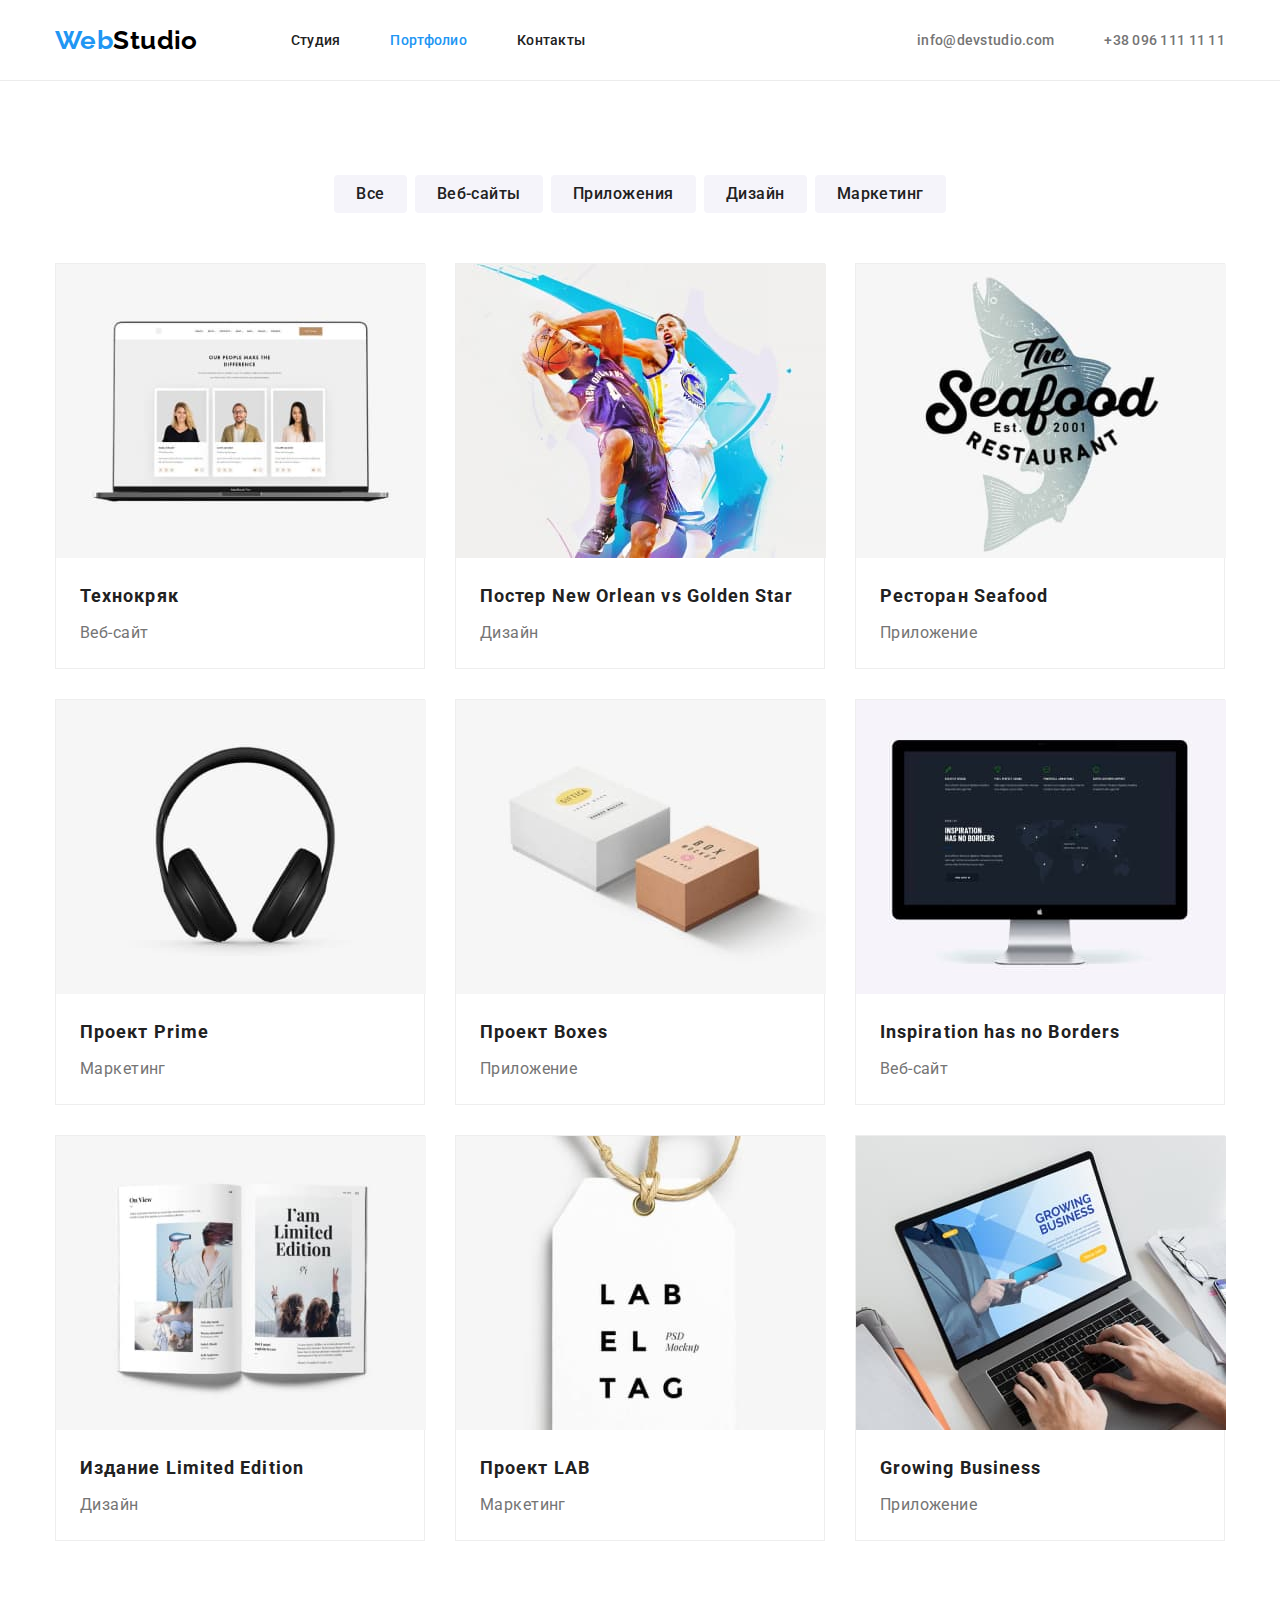
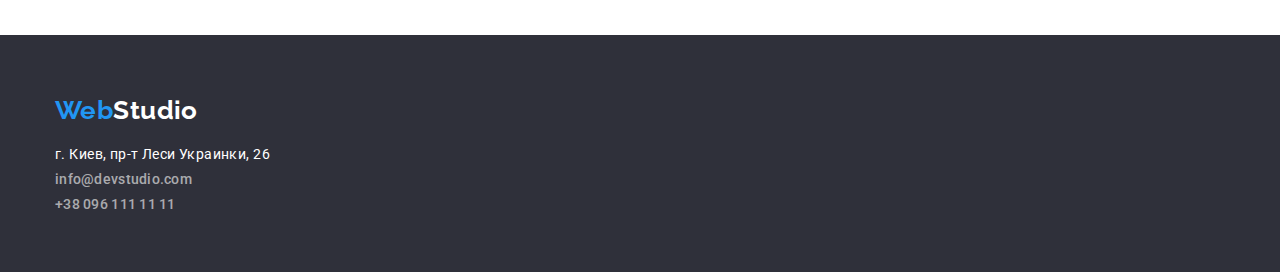
==== pages/portfolio.html @ f084c0ec "added previous project" ====
<!DOCTYPE html>
<html lang="ru">
<head>
    <meta charset="UTF-8">
    <meta http-equiv="X-UA-Compatible" content="IE=edge">
    <meta name="viewport" content="width=device-width, initial-scale=1.0">
    <title>Портфолио</title>
    <link rel="stylesheet" href="https://cdnjs.cloudflare.com/ajax/libs/modern-normalize/1.0.0/modern-normalize.min.css" type="text/css">
    <link rel="shortcut icon" href="../images/favicon.ico" type="image/x-icon">
    <link rel="preconnect" href="https://fonts.gstatic.com">
    <link href="https://fonts.googleapis.com/css2?family=Raleway:wght@700&family=Roboto:wght@400;500;700;900&display=swap"
        rel="stylesheet">
    <link rel="stylesheet" href="../css/style.css">
</head>
<body>
    <!-- Section - Header -->
    <header class="page-header">
    
        <div class="container">
            <!-- Main navigation menu -->
            <nav>
                <a href="../index.html" class="logo link">
                    <span class="logo-web">Web</span><span class="logo-studio-header">Studio</span>
                </a>
    
                <ul class="site-nav list">
                    <li><a href="../index.html" class="link">Студия</a></li>
                    <li><a href="#" class="link current">Портфолио</a></li>
                    <li><a href="./contacts.html" class="link">Контакты</a></li>
                </ul>
            </nav>
    
            <ul class="auth-nav list">
                <li><a href="mailto:info@devstudio.com" class="link">info@devstudio.com</a></li>
                <li><a href="tel:+380961111111" class="link">+38 096 111 11 11</a></li>
            </ul>
        </div>
    </header>

    <main>
        <!-- Section Portfolio - h2 will be hidden by css -->
        <h1>Наши работы</h1>

        <section class="section">
            <div class="container">            
                <h2 class="portfolio-title">Портфолио</h2>
                <ul class="portfolio-filter list">
                    <li><button type="button" class="button">Все</button></li>
                    <li><button type="button" class="button">Веб-сайты</button></li>
                    <li><button type="button" class="button">Приложения</button></li>
                    <li><button type="button" class="button">Дизайн</button></li>
                    <li><button type="button" class="button">Маркетинг</button></li>
                </ul>

                <ul class="portfolio-list list">
                    <li class="flex-item">
                        <img src="../images/portfolio-1-technokrjak.jpg" alt="Заставка веб сайта Технокряк" width="370" height="294">
                        <div class="content">
                            <h3 class="title">Технокряк</h3>
                            <p class="list-text">Веб-сайт</p>
                        </div>                        
                    </li>
                    <li class="flex-item">
                        <img src="../images/portfolio-2-poster-no-vs-gs.jpg" alt="Дизайн постера" width="370" height="294">
                        <div class="content">
                            <h3 class="title">Постер New Orlean vs Golden Star</h3>
                            <p class="list-text">Дизайн</p>
                        </div>
                    </li>
                    <li class="flex-item">
                        <img src="../images/portfolio-3-restourant-seafood.jpg" alt="Приложение ресторана сиафуд" width="370" height="294">
                        <div class="content">
                            <h3 class="title">Ресторан Seafood</h3>
                            <p class="list-text">Приложение</p>
                        </div>
                    </li>
                    <li class="flex-item">
                        <img src="../images/portfolio-4-project-prime.jpg" alt="Проект Прайм" width="370" height="294">
                        <div class="content">
                            <h3 class="title">Проект Prime</h3>
                            <p class="list-text">Маркетинг</p>
                        </div>
                    </li>
                    <li class="flex-item">
                        <img src="../images/portfolio-5-project-boxes.jpg" alt="Приложение проекта боксез" width="370" height="294">
                        <div class="content">
                            <h3 class="title">Проект Boxes</h3>
                            <p class="list-text">Приложение</p>
                        </div>
                    </li>
                    <li class="flex-item">
                        <img src="../images/portfolio-6-inspirat-hasno-borders.jpg" alt="Заставка сайта у вдохновения нет границ" width="370" height="294">
                        <div class="content">
                            <h3 class="title">Inspiration has no Borders</h3>
                            <p class="list-text">Веб-сайт</p>
                        </div>
                    </li>
                    <li class="flex-item">
                        <img src="../images/portfolio-7-limited-edition.jpg" alt="Дизайн издания ограниченная коллекция" width="370" height="294">
                        <div class="content">
                            <h3 class="title">Издание Limited Edition</h3>
                            <p class="list-text">Дизайн</p>
                        </div>
                    </li>
                    <li class="flex-item">
                        <img src="../images/portfolio-8-project-lab.jpg" alt="Проект ЛАБ" width="370" height="294">
                        <div class="content">
                            <h3 class="title">Проект LAB</h3>
                            <p class="list-text">Маркетинг</p>
                        </div>
                    </li>
                    <li class="flex-item">
                        <img src="../images/portfolio-9-growing-business.jpg" alt="Проект Растущий бизнес" width="370" height="294">
                        <div class="content">
                            <h3 class="title">Growing Business</h3>
                            <p class="list-text">Приложение</p>
                        </div>
                    </li>
                </ul>
            </div>
        </section>
    </main>

    <footer>
        <div class="container">
            <a href="../index.html" class="logo link">
                <span class="logo-web">Web</span><span class="logo-studio-footer">Studio</span>
            </a>
    
            <address>
                <p class="address-text">г. Киев, пр-т Леси Украинки, 26</p>
                <ul class="auth-nav list">
                    <li><a href="mailto:info@devstudio.com" class="link">info@devstudio.com</a></li>
                    <li><a href="tel:+380961111111" class="link">+38 096 111 11 11</a></li>
                </ul>
            </address>
        </div>
    
    </footer>
</body>
</html>
---- css/style.css ----
/* цвет основного текста #212121 */

/* цвет вторичного текста #757575 */

/* белый цвет текста #ffffff */

/* цвет ссылки в адресе rgba(255, 255, 255, 0.6) */

/* акцент #2196F3 */

/* вторичный цвет фона #F5F4FA */

/* цвет фона герой и футер #2F303A */

/* Raleway 700 normal, Roboto 500 normal, Roboto 900 normal, Roboto 700 normal, Roboto 400 normal */

:root {
  --primary-text-color: #757575;
  --accent-color: #2196f3;
  --title-text-color: #212121;
  --primary-bacgr-color: #2f303a;
  --second-backgr-color: #f5f4fa;
}

html {
  box-sizing: border-box;
}

*,
*::after,
*::before {
  box-sizing: inherit;
}

body {
  color: var(--primary-text-color);
  background-color: #fff;
  margin: 0;

  font-family: 'Roboto', sans-serif;
  font-weight: 400;
  font-style: normal;
  font-size: 14px;
  letter-spacing: 0.03em;
}

.list {
  list-style: none;
  padding: 0;
  margin: 0;
}

.button {
  border: 1px solid transparent;
}

.container {
  width: 1200px;
  padding-left: 15px;
  padding-right: 15px;
  padding-top: 0;
  padding-bottom: 0;
  margin: 0 auto;
}

.section {
  padding: 94px 0;
}

.section-title {
  padding: 0;
  margin: 0;
}

.title {
  color: var(--title-text-color);
  margin: 0 0 10px 0;
  padding: 0;
}

.visually-hidden {
  position: absolute;
  clip: rect(0 0 0 0);
  width: 1px;
  height: 1px;
  margin: -1px;
}

img {
  display: block;
}

/* header */

.page-header {
  border-bottom: 1px solid #ececec;
}

.page-header .container {
  display: flex;
}

nav {
  display: flex;
  align-items: center;
}

/* logo */

.logo {
  font-family: 'Raleway';
  font-weight: 700;
  font-size: 26px;
  line-height: 1.19;
}

.logo:hover,
.logo:focus {
  text-shadow: 0px 4px 4px rgba(0, 0, 0, 0.25);
}

.logo-web {
  color: var(--accent-color);
}

.logo-studio-header {
  color: #000000;
}

.logo-studio-footer {
  color: #ffffff;
}

.page-header .logo,
.site-nav,
.page-header .auth-nav {
  vertical-align: middle;
}

/* site auth navigation */

.auth-nav,
.site-nav {
  font-weight: 500;
  line-height: 1.143;
  letter-spacing: 0.02em;
}

.auth-nav li:not(:last-child),
.site-nav li:not(:last-child) {
  margin-right: 50px;
}

.site-nav {
  margin-left: 93px;
  display: flex;
}

.page-header .auth-nav {
  margin-left: auto;
  display: flex;
}

.link {
  text-decoration: none;
}

.auth-nav .link {
  color: var(--primary-text-color);
}

.site-nav .link {
  color: #212121;
}

.page-header .auth-nav .link,
.site-nav .link {
  display: block;
  padding-top: 32px;
  padding-bottom: 32px;
}

.auth-nav .link:hover,
.auth-nav .link:focus,
.site-nav .link:hover,
.site-nav .link:focus,
.site-nav .link.current {
  color: var(--accent-color);
}

/* hero section */

.hero {
  background-color: var(--primary-bacgr-color);
  padding-bottom: 200px;
  padding-top: 200px;
  text-align: center;
}

.hero-title {
  font-weight: 900;
  font-size: 44px;
  line-height: 1.364;
  text-align: center;
  letter-spacing: 0.06em;
  text-transform: uppercase;
  color: #fff;
  margin-top: 0;
  margin-bottom: 30px;
}

.hero .button {
  display: inline-block;
  padding: 10px 32px;
  margin-top: 0;
  margin-bottom: 0px;
  min-width: 200px;

  font-weight: 700;
  font-size: 16px;
  line-height: 1.875;
  text-align: center;
  letter-spacing: 0.06em;

  color: #fff;
  background-color: var(--accent-color);
  border: 0;
  border-radius: 4px;
}

.hero .button:hover {
  color: var(--accent-color);
  background-color: #fff;
}

/* section feature */

.feature .section-title {
  display: none;
}

.section-title {
  font-weight: 700;
  font-size: 36px;
  line-height: 1.167;
  text-align: center;
  color: var(--title-text-color);
  margin-bottom: 50px;
}

/* features */

.section.feature {
  padding-bottom: 0px;
}

.feature-list {
  display: flex;
  flex-wrap: wrap;
}

.feature-list-item {
  width: calc((100% - 90px) / 4);
}

.feature-list-item + .feature-list-item {
  margin-left: 30px;
}

.feature-list .title {
  font-size: 14px;
  font-weight: 700;
  line-height: 1.143;
  text-transform: uppercase;
  margin-bottom: 10px;
}

.feature-list .list-text {
  line-height: 1.714;
  padding: 0;
  margin: 0;
}

/* what-we-doing section */

.what-we-doing .list {
  display: flex;
}

.what-we-doing-item + .what-we-doing-item {
  margin-left: 30px;
}

.what-we-doing-item {
  width: calc((100% - 60px) / 3);
}

/* our team */

.our-team-list {
  display: flex;
}

.our-team-list .title {
  font-weight: 500;
  font-size: 16px;
  line-height: 1.188;
  text-align: center;
}

.accent-bg-color {
  background-color: var(--second-backgr-color);
}

.our-team-list .list-text {
  font-size: 16px;
  line-height: 1.188;
  text-align: center;
  margin: 0;
}

.our-team-list .content {
  padding-top: 30px;
  padding-bottom: 30px;
}

.our-team-list li {
  width: calc((100% - 90px) / 4);
  background-color: #fff;
}

.our-team-list li + li {
  margin-left: 30px;
}

/* portfolio section */

main > h1 {
  display: none;
}

.portfolio-title {
  display: none;
}

.portfolio-filter {
  display: flex;
  justify-content: center;
  margin-bottom: 50px;
}

.portfolio-list {
  display: flex;
  flex-wrap: wrap;
}

.flex-item {
  width: calc((100% - 60px) / 3);
  margin-right: 30px;
  margin-bottom: 30px;
  border: 1px solid #eeeeee;
}

.flex-item:nth-child(3n) {
  margin-right: 0;
}

.flex-item:nth-last-child(-n + 3) {
  margin-bottom: 0;
}

.flex-item .content {
  padding: 20px 24px 20px 24px;
}

.portfolio-list .title {
  font-weight: 700;
  font-size: 18px;
  line-height: 2;
  letter-spacing: 0.06em;
  margin-bottom: 4px;
}

.portfolio-list .list-text {
  font-size: 16px;
  line-height: 1.875;
  margin: 0;
}

/* portfolio-filter Buttons */

.portfolio-filter > li + li {
  margin-left: 8px;
}

.portfolio-filter .button {
  padding-left: 22px;
  padding-right: 22px;
  padding-top: 6px;
  padding-bottom: 6px;
  font-weight: 500;
  font-size: 16px;
  line-height: 1.625;
  text-align: center;
  letter-spacing: 0.03em;
  color: var(--title-text-color);
  background-color: var(--second-backgr-color);
  border-radius: 4px;
  border: 0;
  cursor: pointer;
}

.portfolio-filter .button:hover,
.portfolio-filter .button:focus {
  color: #fff;
  background-color: var(--accent-color);
  box-shadow: 0px 3px 1px rgba(0, 0, 0, 0.1), 0px 1px 2px rgba(0, 0, 0, 0.08),
    0px 2px 2px rgba(0, 0, 0, 0.12);
}

/* footer */

footer {
  background-color: var(--primary-bacgr-color);
  padding-top: 60px;
  padding-bottom: 60px;
}

/* у данного тега пришлось указать font-style: normal т.к. по умолчанию 
почему то браузер устанавливает italic  */
address {
  font-style: normal;
}

footer .auth-nav .link {
  color: rgba(255, 255, 255, 0.6);
}

.address-text {
  color: #ffffff;
  padding: 0;
  margin: 0 0 9px 0;
}

footer .logo {
  display: inline-block;
  margin: 0 0 20px 0;
  padding: 0;
}

address li:first-child {
  margin: 0 0 9px 0;
}
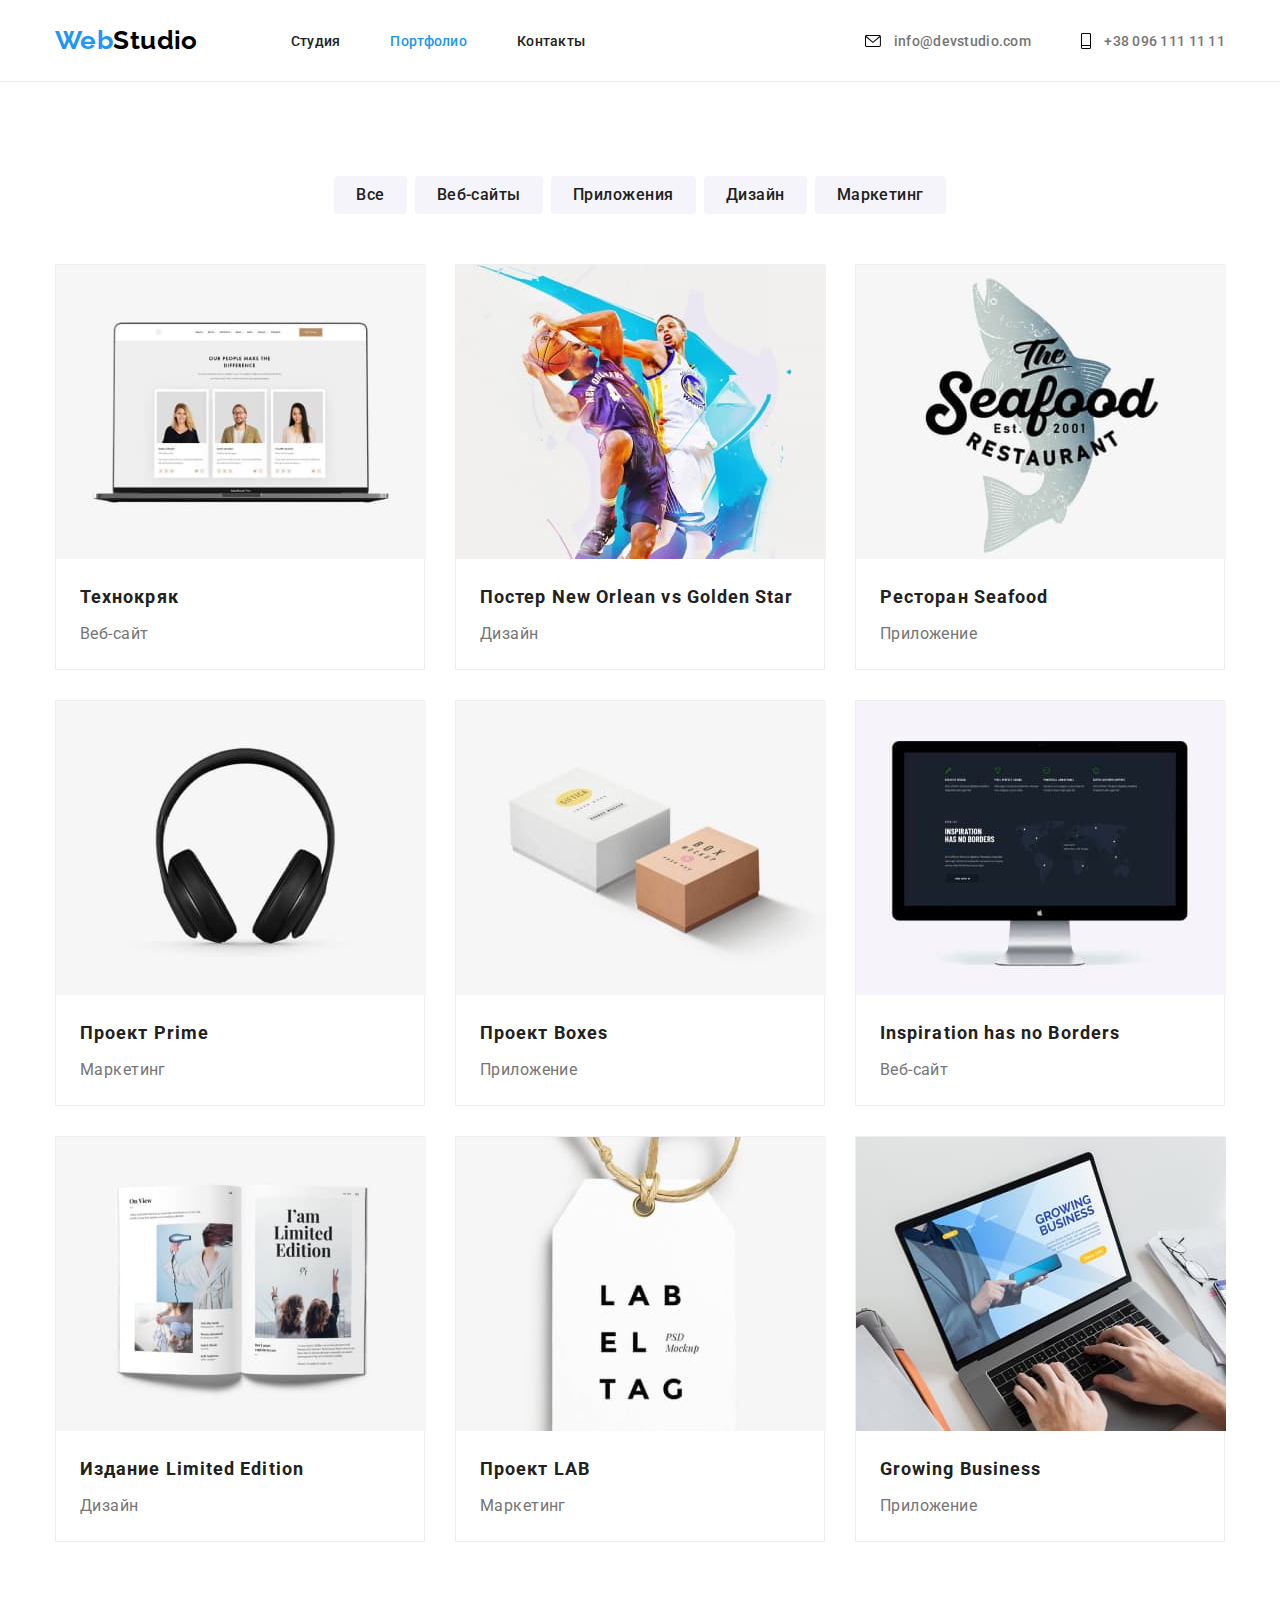
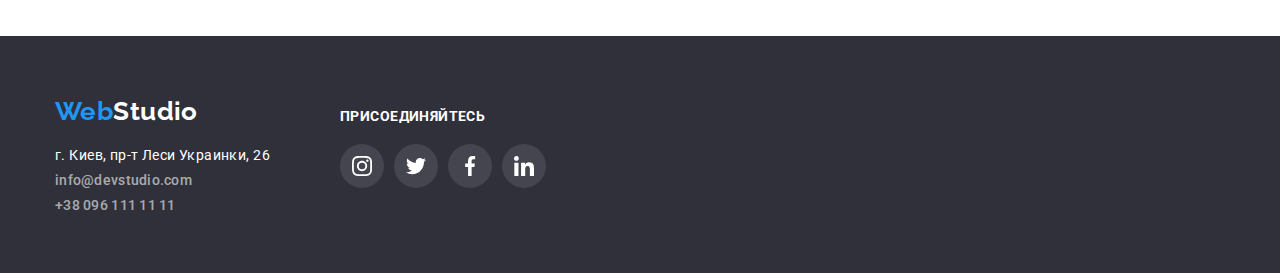
==== commit fb3a7b97: "updates" ====
--- a/pages/portfolio.html
+++ b/pages/portfolio.html
@@ -31,19 +31,34 @@
             </nav>
     
             <ul class="auth-nav list">
-                <li><a href="mailto:info@devstudio.com" class="link">info@devstudio.com</a></li>
-                <li><a href="tel:+380961111111" class="link">+38 096 111 11 11</a></li>
+                <li>
+                    <a href="mailto:info@devstudio.com" class="link">
+                        <svg class="vert-align" width="16" height="12">
+                            <use href="../images/symbols.svg#icon-envelope"></use>
+                        </svg>
+                        <span class="vert-align">info@devstudio.com</span>
+                    </a>
+                </li>
+
+                <li>
+                    <a href="tel:+380961111111" class="link link-flex">
+                        <svg class="vert-align" width="10" height="16">
+                            <use href="../images/symbols.svg#icon-smartphone"></use>
+                        </svg>
+                        <span class="vert-align">+38 096 111 11 11</span>
+                    </a>
+                </li>
             </ul>
         </div>
     </header>
 
     <main>
         <!-- Section Portfolio - h2 will be hidden by css -->
-        <h1>Наши работы</h1>
+        <h1 class="visually-hidden">Наши работы</h1>
 
         <section class="section">
             <div class="container">            
-                <h2 class="portfolio-title">Портфолио</h2>
+                <h2 class="portfolio-title visually-hidden">Портфолио</h2>
                 <ul class="portfolio-filter list">
                     <li><button type="button" class="button">Все</button></li>
                     <li><button type="button" class="button">Веб-сайты</button></li>
@@ -123,19 +138,49 @@
 
     <footer>
         <div class="container">
-            <a href="../index.html" class="logo link">
-                <span class="logo-web">Web</span><span class="logo-studio-footer">Studio</span>
-            </a>
+            <div class="logo-address-block">
+                <a href="../index.html" class="logo link">
+                    <span class="logo-web">Web</span><span class="logo-studio-footer">Studio</span>
+                </a>
     
-            <address>
-                <p class="address-text">г. Киев, пр-т Леси Украинки, 26</p>
-                <ul class="auth-nav list">
-                    <li><a href="mailto:info@devstudio.com" class="link">info@devstudio.com</a></li>
-                    <li><a href="tel:+380961111111" class="link">+38 096 111 11 11</a></li>
+                <address>
+                    <p class="address-text">г. Киев, пр-т Леси Украинки, 26</p>
+                    <ul class="auth-nav list">
+                        <li><a href="mailto:info@devstudio.com" class="link">info@devstudio.com</a></li>
+                        <li><a href="tel:+380961111111" class="link">+38 096 111 11 11</a></li>
+                    </ul>
+                </address>
+            </div>
+    
+            <div class="join-block">
+                <h2 class="section-title">Присоединяйтесь</h2>
+                <ul class="social-links list">
+                    <li>
+                        <svg width="20" height="20">
+                            <use href="../images/symbols.svg#icon-instagram"></use>
+                        </svg>
+                    </li>
+    
+                    <li>
+                        <svg width="20" height="20">
+                            <use href="../images/symbols.svg#icon-twitter"></use>
+                        </svg>
+                    </li>
+    
+                    <li>
+                        <svg width="20" height="20">
+                            <use href="../images/symbols.svg#icon-facebook"></use>
+                        </svg>
+                    </li>
+    
+                    <li>
+                        <svg width="20" height="20">
+                            <use href="../images/symbols.svg#icon-linkedin"></use>
+                        </svg>
+                    </li>
                 </ul>
-            </address>
+            </div>
         </div>
-    
     </footer>
 </body>
 </html>--- a/css/style.css
+++ b/css/style.css
@@ -20,6 +20,8 @@
   --title-text-color: #212121;
   --primary-bacgr-color: #2f303a;
   --second-backgr-color: #f5f4fa;
+  --hero-bg-color: #c4c4c4;
+  --svg-color: #afb1b8;
 }
 
 html {
@@ -90,7 +92,7 @@
   display: block;
 }
 
-/* header */
+/* ========== header ========== */
 
 .page-header {
   border-bottom: 1px solid #ececec;
@@ -137,7 +139,7 @@
   vertical-align: middle;
 }
 
-/* site auth navigation */
+/* ========== site auth navigation ========== */
 
 .auth-nav,
 .site-nav {
@@ -186,15 +188,42 @@
 .site-nav .link:focus,
 .site-nav .link.current {
   color: var(--accent-color);
-}
-
-/* hero section */
+  fill: var(--accent-color);
+}
+
+.link-flex {
+  display: flex;
+  align-items: center;
+}
+
+.vert-align {
+  vertical-align: middle;
+}
+
+span.vert-align {
+  padding-left: 10px;
+}
+
+/* ========== hero section ========== */
 
 .hero {
-  background-color: var(--primary-bacgr-color);
+  max-width: 1600px;
+  height: 600px;
+  margin-left: auto;
+  margin-right: auto;
   padding-bottom: 200px;
   padding-top: 200px;
   text-align: center;
+  background-image: linear-gradient(
+      to right,
+      rgba(47, 48, 58, 0.4),
+      rgba(47, 48, 58, 0.4)
+    ),
+    url('../images/background-hero.jpg');
+  background-repeat: no-repeat;
+  background-size: cover;
+  background-position: center;
+  background-color: var(--hero-bg-color);
 }
 
 .hero-title {
@@ -205,6 +234,7 @@
   letter-spacing: 0.06em;
   text-transform: uppercase;
   color: #fff;
+
   margin-top: 0;
   margin-bottom: 30px;
 }
@@ -233,11 +263,7 @@
   background-color: #fff;
 }
 
-/* section feature */
-
-.feature .section-title {
-  display: none;
-}
+/* ========== section feature ========== */
 
 .section-title {
   font-weight: 700;
@@ -261,6 +287,32 @@
 
 .feature-list-item {
   width: calc((100% - 90px) / 4);
+}
+
+.feature-list-item::before {
+  display: block;
+  content: '';
+  height: 120px;
+  background-size: 70px;
+  background-repeat: no-repeat;
+  background-position: center;
+  background-color: var(--second-backgr-color);
+}
+
+.antenna::before {
+  background-image: url(../images/antenna-1.png);
+}
+
+.clock::before {
+  background-image: url(../images/clock-2.png);
+}
+
+.diagram::before {
+  background-image: url(../images/diagram-3.png);
+}
+
+.astronaut::before {
+  background-image: url(../images/astronaut-4.png);
 }
 
 .feature-list-item + .feature-list-item {
@@ -273,6 +325,7 @@
   line-height: 1.143;
   text-transform: uppercase;
   margin-bottom: 10px;
+  padding-top: 30px;
 }
 
 .feature-list .list-text {
@@ -281,7 +334,7 @@
   margin: 0;
 }
 
-/* what-we-doing section */
+/* ========== what-we-doing section ========== */
 
 .what-we-doing .list {
   display: flex;
@@ -295,7 +348,7 @@
   width: calc((100% - 60px) / 3);
 }
 
-/* our team */
+/* ========== our team ========== */
 
 .our-team-list {
   display: flex;
@@ -321,27 +374,47 @@
 
 .our-team-list .content {
   padding-top: 30px;
-  padding-bottom: 30px;
-}
-
-.our-team-list li {
+  padding-bottom: 0px;
+  margin-bottom: 16px;
+}
+
+.our-team-list > li {
   width: calc((100% - 90px) / 4);
   background-color: #fff;
-}
-
-.our-team-list li + li {
+  box-shadow: 0px 1px 3px rgba(0, 0, 0, 0.12), 0px 1px 1px rgba(0, 0, 0, 0.14),
+    0px 2px 1px rgba(0, 0, 0, 0.2);
+  border-radius: 0px 0px 4px 4px;
+  padding-bottom: 30px;
+}
+
+.our-team-list > li + li {
   margin-left: 30px;
 }
 
-/* portfolio section */
-
-main > h1 {
-  display: none;
-}
-
-.portfolio-title {
-  display: none;
-}
+.social-links {
+  width: 206px;
+  display: flex;
+  justify-content: space-between;
+  margin-left: auto;
+  margin-right: auto;
+}
+
+.social-links li {
+  display: flex;
+  justify-content: center;
+  align-items: center;
+  width: 44px;
+  height: 44px;
+  fill: var(--svg-color);
+  border-radius: 50%;
+}
+
+.social-links li:hover {
+  background-color: var(--accent-color);
+  fill: #ffffff;
+}
+
+/* ========== portfolio section ========== */
 
 .portfolio-filter {
   display: flex;
@@ -387,7 +460,7 @@
   margin: 0;
 }
 
-/* portfolio-filter Buttons */
+/* ========== portfolio-filter Buttons ========== */
 
 .portfolio-filter > li + li {
   margin-left: 8px;
@@ -418,7 +491,35 @@
     0px 2px 2px rgba(0, 0, 0, 0.12);
 }
 
-/* footer */
+/* ========= Regular Customers ========= */
+
+.regular-customers-list {
+  display: flex;
+}
+
+.customer-item {
+  display: flex;
+  align-items: center;
+  justify-content: center;
+  width: 170px;
+  height: 92px;
+  border-width: 1px;
+  border-color: var(--svg-color);
+  border-style: solid;
+  border-radius: 4px;
+  fill: var(--svg-color);
+}
+
+.customer-item:hover {
+  border-color: var(--accent-color);
+  fill: var(--accent-color);
+}
+
+.customer-item + .customer-item {
+  margin-left: 30px;
+}
+
+/* ========== footer ========== */
 
 footer {
   background-color: var(--primary-bacgr-color);
@@ -451,3 +552,34 @@
 address li:first-child {
   margin: 0 0 9px 0;
 }
+
+footer > .container {
+  display: flex;
+}
+
+.join-block {
+  margin-left: 70px;
+  padding-top: 12px;
+}
+
+.join-block li {
+  background-color: rgba(255, 255, 255, 0.1);
+  fill: #ffffff;
+}
+
+.join-block li:hover {
+  background-color: var(--accent-color);
+}
+
+.join-block .social-links {
+  margin-left: 0;
+}
+
+.join-block > .section-title {
+  text-align: left;
+  font-size: 14px;
+  line-height: 16px;
+  text-transform: uppercase;
+  color: #ffffff;
+  margin-bottom: 20px;
+}
